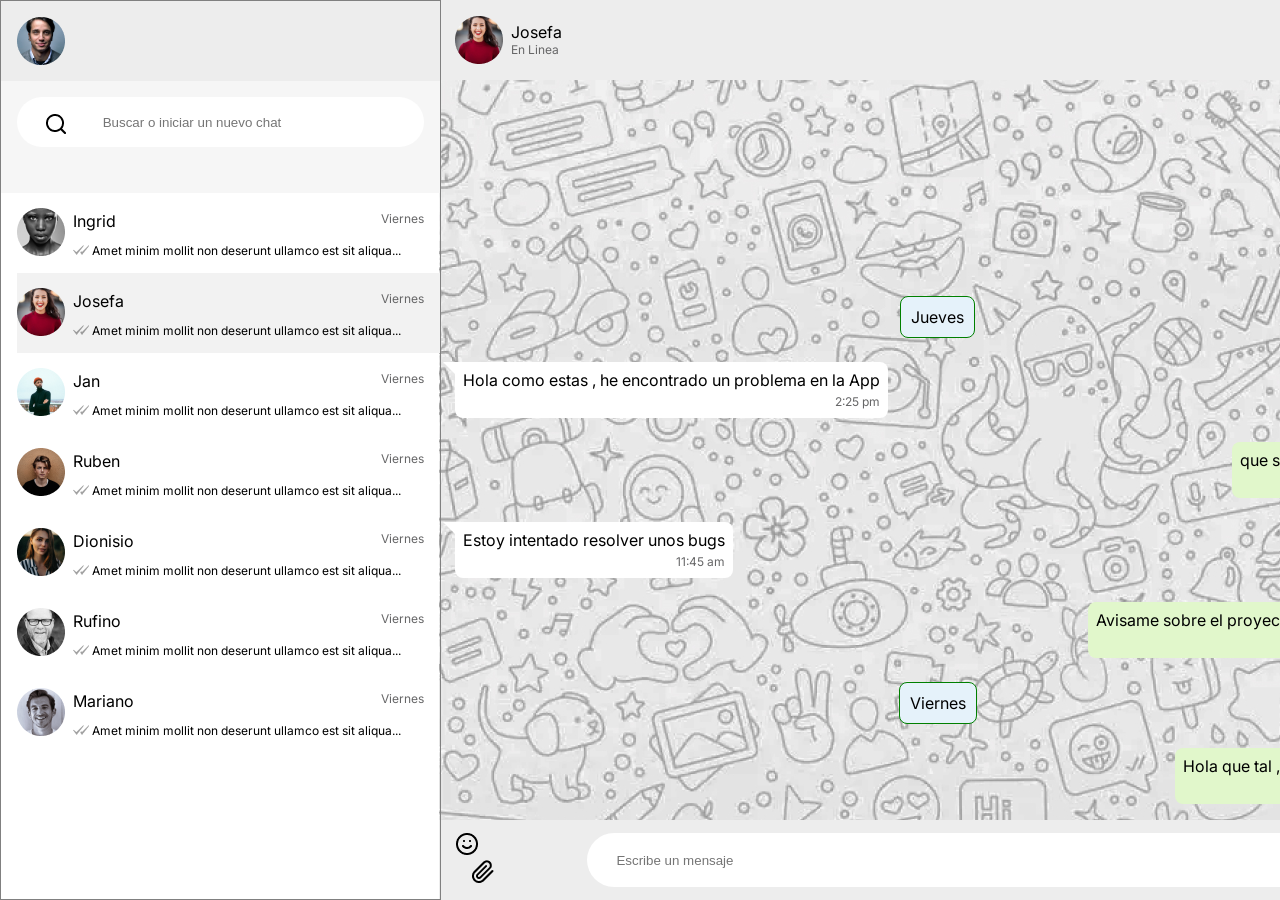
==== index.html @ a0802eb3 "MessageApp project sample" ====
<!DOCTYPE html>
<html lang="en">

<head>
    <meta charset="UTF-8">
    <meta http-equiv="X-UA-Compatible" content="IE=edge">
    <meta name="viewport" content="width=device-width, initial-scale=1.0">
    <title>MensajesApp</title>
    <link rel="stylesheet" href="./css/index.css">
    <link rel="preconnect" href="https://fonts.googleapis.com">
    <link rel="preconnect" href="https://fonts.gstatic.com" crossorigin>
    <link href="https://fonts.googleapis.com/css2?family=Inter:wght@400;700&display=swap" rel="stylesheet">
</head>

<body>
    <div class="grid">
        
    <div class="chat">
        <header class="header">
            <div class="header-primary">
                <div class="user">
                    <img src="./images/josefa.png" width="48" height="48" alt="">
                    <p>
                        <span class="user-name">Josefa</span>
                        <span class="user-status">En Linea</span>
                    </p>
                </div>
            </div>
            <!-- <div class="user">
                <img src="./images/josefa.png" width="48" height="48" alt="">
                <p>
                    <span class="user-name">Josefa</span>
                    <span class="user-status">En Linea</span>
                </p>
            </div> -->
        
            <div class="header-secondary">
                <button class="button">
                    <i><img src="./icons/search.png"></i>
                </button>
            </div>
        </header>
        <div class="message-list">
            <div class="message is-sender">
                <div class="message-body">
                    <p class="message-text">Hola que tal , alguna novedad?</p>
                </div>
                <div class="message-details">
                    <span class="message-date">07:15 am</span>
                    <span class="message-status is-doubleCheck"></span>
                </div>
            </div>
            <div class="date">Viernes</div>
            <div class="message is-sender">
                <div class="message-body">
                    <p class="message-text">Avisame sobre el proyecto apenas puedas</p>
                </div>
                <div class="message-details">
                    <span class="message-date">09:08 pm</span>
                    <span class="message-status is-doubleCheck"></span>
                </div>
            </div>
            <div class="message is-receiver">
                <div class="message-body">
                    <p class="message-text">Estoy intentado resolver unos bugs</p>
                </div>
                <div class="message-details">
                    <span class="message-date">11:45 am</span>
                </div>
            </div>
            <div class="message is-sender">
                <div class="message-body">
                    <p class="message-text">que sucedio, cuentame</p>
                </div>
                <div class="message-details">
                    <span class="message-date">3:20 pm</span>
                    <span class="message-status is-doubleCheck"></span>
                </div>
            </div>
            <div class="message is-receiver">
                <div class="message-body">
                    <p class="message-text">Hola como estas , he encontrado un problema en la App</p>
                </div>
                <div class="message-details">
                    <span class="message-date">2:25 pm</span>
                </div>
            </div>
            <div class="date">Jueves</div>

        </div>
        <div class="action-list">
             <div class="button">
                <i><img src="./icons/smile.png"> </i>
                <i><img id="clip" src="./icons/paperclip.png"></i>
             </div>          
             <input type="text" id="chat" name="chat" placeholder=" Escribe un mensaje"> 
        <div class="button">
            <i><img src="./icons/mic.png"></i>
        </div>
    </div>
</div>

<div class="sidebar-chat">
    <div class="sidebar-header">
        <img src="./images/Ellipse 1.png" alt="">
    </div>
    <div class="sidebar-search">
        <div class="button">
            <i><img src="./icons/search.png"></i>
        </div>
        <input type="text" id="chat" name="search" placeholder=" Buscar o iniciar un nuevo chat"> 
    </div>
    <div class="sidebar-friends">
        <div class="friends-chat">
            <img src="./images/ingrid.png" width="48" height="48" alt="">
            <div class="friends-content">
                <p class="first-row">
                    <span class="user-name">Ingrid</span>
                    <span class="message-day">Viernes</span>
                </p>
                <p class="second-row">
                    <img src="./images/palomitagris.png" alt="">
                    <span class="unseen-message">Amet minim mollit non deserunt ullamco est sit aliqua...</span>
                </p>
            </div>
        </div>
    </div>
    <div class="sidebar-friends is-active">
        <div class="friends-chat">
            <img src="./images/josefa.png" width="48" height="48" alt="">
            <div class="friends-content">
                <p class="first-row">
                    <span class="user-name">Josefa</span>
                    <span class="message-day">Viernes</span>
                </p>
                <p class="second-row">
                    <img src="./images/palomitagris.png" alt="">
                    <span class="unseen-message">Amet minim mollit non deserunt ullamco est sit aliqua...</span>
                </p>
            </div>
        </div>
    </div>
    <div class="sidebar-friends">
        <div class="friends-chat">
            <img src="./images/jan.png" width="48" height="48" alt="">
            <div class="friends-content">
                <p class="first-row">
                    <span class="user-name">Jan</span>
                    <span class="message-day">Viernes</span>
                </p>
                <p class="second-row">
                    <img src="./images/palomitagris.png" alt="">
                    <span class="unseen-message">Amet minim mollit non deserunt ullamco est sit aliqua...</span>
                </p>
            </div>
        </div>
    </div>
    <div class="sidebar-friends">
        <div class="friends-chat">
            <img src="./images/ruben.png" width="48" height="48" alt="">
            <div class="friends-content">
                <p class="first-row">
                    <span class="user-name">Ruben</span>
                    <span class="message-day">Viernes</span>
                </p>
                <p class="second-row">
                    <img src="./images/palomitagris.png" alt="">
                    <span class="unseen-message">Amet minim mollit non deserunt ullamco est sit aliqua...</span>
                </p>
            </div>
        </div>
    </div>
    <div class="sidebar-friends">
        <div class="friends-chat">
            <img src="./images/dionisio.png" width="48" height="48" alt="">
            <div class="friends-content">
                <p class="first-row">
                    <span class="user-name">Dionisio</span>
                    <span class="message-day">Viernes</span>
                </p>
                <p class="second-row">
                    <img src="./images/palomitagris.png" alt="">
                    <span class="unseen-message">Amet minim mollit non deserunt ullamco est sit aliqua...</span>
                </p>
            </div>
        </div>
    </div>
    <div class="sidebar-friends">
        <div class="friends-chat">
            <img src="./images/rufino.png" width="48" height="48" alt="">
            <div class="friends-content">
                <p class="first-row">
                    <span class="user-name">Rufino</span>
                    <span class="message-day">Viernes</span>
                </p>
                <p class="second-row">
                    <img src="./images/palomitagris.png" alt="">
                    <span class="unseen-message">Amet minim mollit non deserunt ullamco est sit aliqua...</span>
                </p>
            </div>
        </div>
    </div>
    <div class="sidebar-friends">
        <div class="friends-chat">
            <img src="./images/mariano.png" width="48" height="48" alt="">
            <div class="friends-content">
                <p class="first-row">
                    <span class="user-name">Mariano</span>
                    <span class="message-day">Viernes</span>
                </p>
                <p class="second-row">
                    <img src="./images/palomitagris.png" alt="">
                    <span class="unseen-message">Amet minim mollit non deserunt ullamco est sit aliqua...</span>
                </p>
            </div>
        </div>
    </div>
</div>
</div>
</body>

</html>
---- css/index.css ----
@import './user.css';
@import './header.css';
@import './chat.css';
@import './action-list.css';
@import './message-list.css';
@import './sidebar-chat.css';
@import './grid.css';


:root {
    --headerSize: 80px;
    --actionSize: 80px;
    font-size: 16px;

    --black: #000000;
    --grey: #666667;
    --grey-2: #f2f2f2;
    --grey-3: #f6f6f6;
    --grey-4: #ededed;
    --white: #ffffff;
    --green-1: #e1f7cb;
    --green-2: #56bca6;
    --red: #ff4a4a;
    --green-3: #429488;
    --blue: #5cb3f0;
    --body-16regular: 400 1rem/1.25rem Inter;
    --body-16bold: 700 1rem/1.25rem Inter;
    --body-14regular: 400 0.875rem/1.125rem Inter;
    --body-14regular_u: 500 0.875rem/1.25rem Inter;
    --caption-12bold: 700 0.75rem/1rem Inter;
    --caption-12regular: 400 0.75rem/1rem Inter;
    --caption-12regular_u: 400 0.75rem/1.25rem Inter;

}

body {
    font-size: 1rem;
    margin: 0;
    font-family: 'Inter', sans-serif;
}
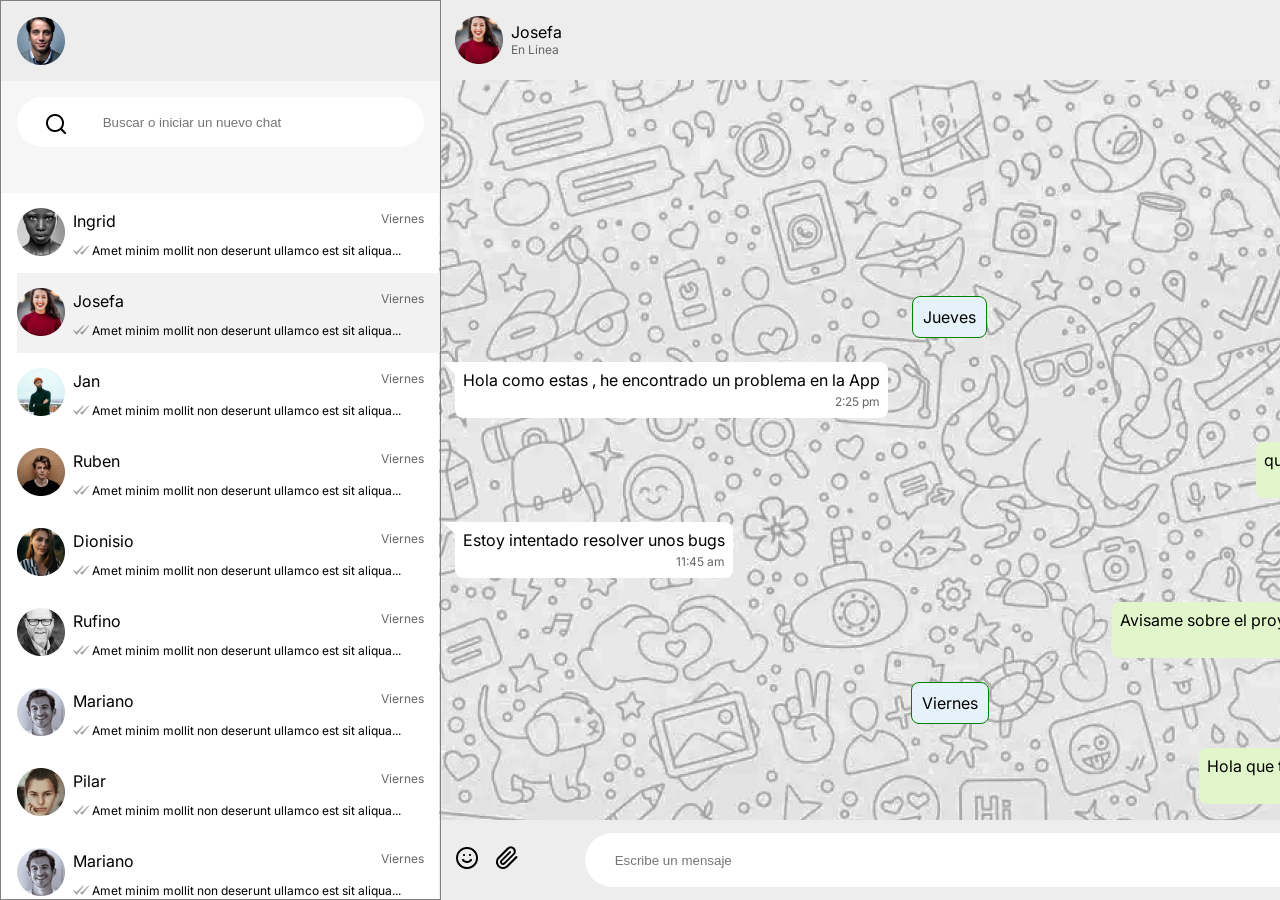
==== commit 8682bed8: "Agregado mas Chats" ====
--- a/index.html
+++ b/index.html
@@ -215,6 +215,51 @@
             </div>
         </div>
     </div>
+    <div class="sidebar-friends">
+        <div class="friends-chat">
+            <img src="./images/pilar.png" width="48" height="48" alt="">
+            <div class="friends-content">
+                <p class="first-row">
+                    <span class="user-name">Pilar</span>
+                    <span class="message-day">Viernes</span>
+                </p>
+                <p class="second-row">
+                    <img src="./images/palomitagris.png" alt="">
+                    <span class="unseen-message">Amet minim mollit non deserunt ullamco est sit aliqua...</span>
+                </p>
+            </div>
+        </div>
+    </div>
+    <div class="sidebar-friends">
+        <div class="friends-chat">
+            <img src="./images/mariano.png" width="48" height="48" alt="">
+            <div class="friends-content">
+                <p class="first-row">
+                    <span class="user-name">Mariano</span>
+                    <span class="message-day">Viernes</span>
+                </p>
+                <p class="second-row">
+                    <img src="./images/palomitagris.png" alt="">
+                    <span class="unseen-message">Amet minim mollit non deserunt ullamco est sit aliqua...</span>
+                </p>
+            </div>
+        </div>
+    </div>
+    <div class="sidebar-friends">
+        <div class="friends-chat">
+            <img src="./images/mariano.png" width="48" height="48" alt="">
+            <div class="friends-content">
+                <p class="first-row">
+                    <span class="user-name">Mariano</span>
+                    <span class="message-day">Viernes</span>
+                </p>
+                <p class="second-row">
+                    <img src="./images/palomitagris.png" alt="">
+                    <span class="unseen-message">Amet minim mollit non deserunt ullamco est sit aliqua...</span>
+                </p>
+            </div>
+        </div>
+    </div>
 </div>
 </div>
 </body>
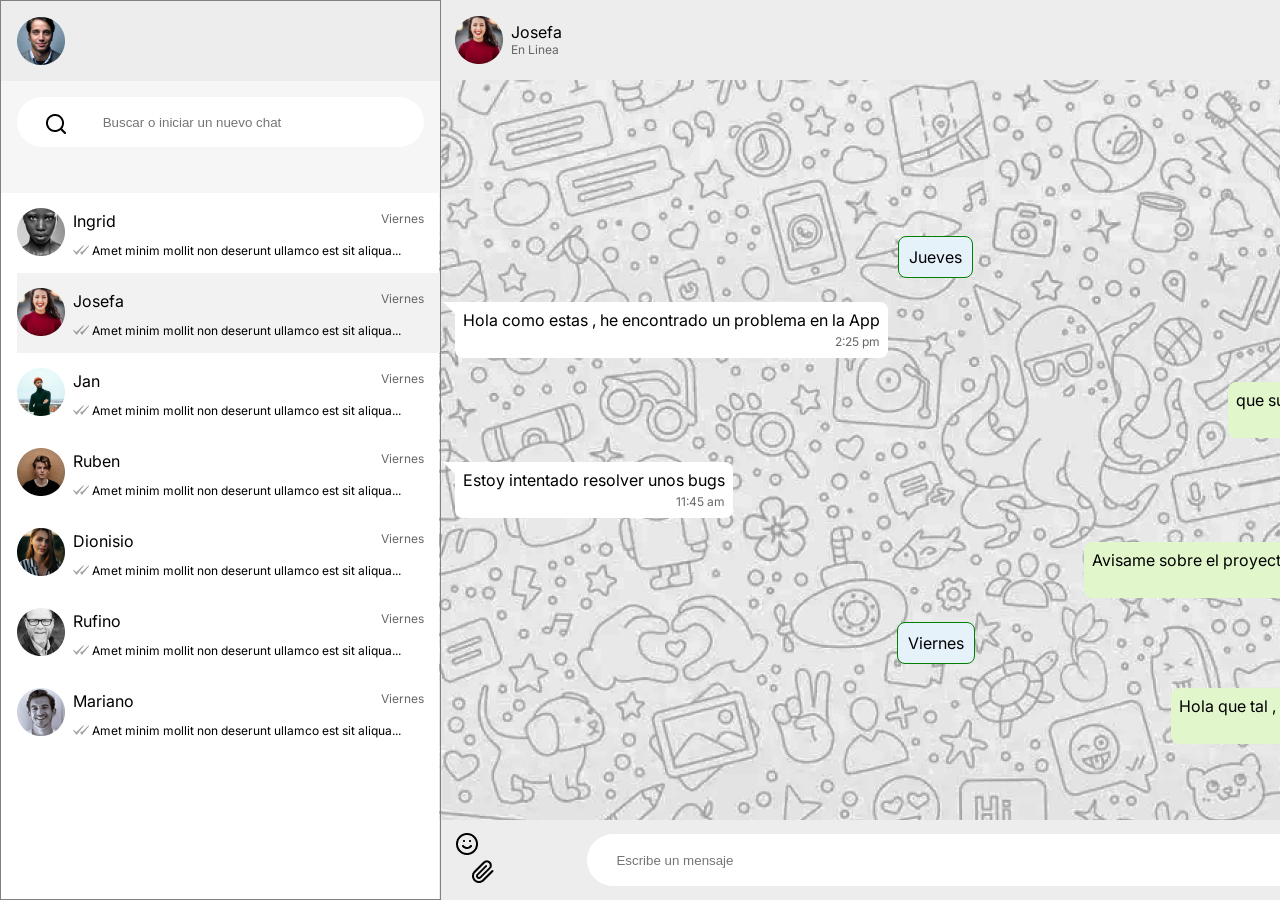
==== commit 45d0a315: "js added" ====
--- a/index.html
+++ b/index.html
@@ -1,267 +1,227 @@
-<!DOCTYPE html>
-<html lang="en">
-
-<head>
-    <meta charset="UTF-8">
-    <meta http-equiv="X-UA-Compatible" content="IE=edge">
-    <meta name="viewport" content="width=device-width, initial-scale=1.0">
-    <title>MensajesApp</title>
-    <link rel="stylesheet" href="./css/index.css">
-    <link rel="preconnect" href="https://fonts.googleapis.com">
-    <link rel="preconnect" href="https://fonts.gstatic.com" crossorigin>
-    <link href="https://fonts.googleapis.com/css2?family=Inter:wght@400;700&display=swap" rel="stylesheet">
-</head>
-
-<body>
-    <div class="grid">
-        
-    <div class="chat">
-        <header class="header">
-            <div class="header-primary">
-                <div class="user">
-                    <img src="./images/josefa.png" width="48" height="48" alt="">
-                    <p>
-                        <span class="user-name">Josefa</span>
-                        <span class="user-status">En Linea</span>
-                    </p>
-                </div>
-            </div>
-            <!-- <div class="user">
-                <img src="./images/josefa.png" width="48" height="48" alt="">
-                <p>
-                    <span class="user-name">Josefa</span>
-                    <span class="user-status">En Linea</span>
-                </p>
-            </div> -->
-        
-            <div class="header-secondary">
-                <button class="button">
-                    <i><img src="./icons/search.png"></i>
-                </button>
-            </div>
-        </header>
-        <div class="message-list">
-            <div class="message is-sender">
-                <div class="message-body">
-                    <p class="message-text">Hola que tal , alguna novedad?</p>
-                </div>
-                <div class="message-details">
-                    <span class="message-date">07:15 am</span>
-                    <span class="message-status is-doubleCheck"></span>
-                </div>
-            </div>
-            <div class="date">Viernes</div>
-            <div class="message is-sender">
-                <div class="message-body">
-                    <p class="message-text">Avisame sobre el proyecto apenas puedas</p>
-                </div>
-                <div class="message-details">
-                    <span class="message-date">09:08 pm</span>
-                    <span class="message-status is-doubleCheck"></span>
-                </div>
-            </div>
-            <div class="message is-receiver">
-                <div class="message-body">
-                    <p class="message-text">Estoy intentado resolver unos bugs</p>
-                </div>
-                <div class="message-details">
-                    <span class="message-date">11:45 am</span>
-                </div>
-            </div>
-            <div class="message is-sender">
-                <div class="message-body">
-                    <p class="message-text">que sucedio, cuentame</p>
-                </div>
-                <div class="message-details">
-                    <span class="message-date">3:20 pm</span>
-                    <span class="message-status is-doubleCheck"></span>
-                </div>
-            </div>
-            <div class="message is-receiver">
-                <div class="message-body">
-                    <p class="message-text">Hola como estas , he encontrado un problema en la App</p>
-                </div>
-                <div class="message-details">
-                    <span class="message-date">2:25 pm</span>
-                </div>
-            </div>
-            <div class="date">Jueves</div>
-
-        </div>
-        <div class="action-list">
-             <div class="button">
-                <i><img src="./icons/smile.png"> </i>
-                <i><img id="clip" src="./icons/paperclip.png"></i>
-             </div>          
-             <input type="text" id="chat" name="chat" placeholder=" Escribe un mensaje"> 
-        <div class="button">
-            <i><img src="./icons/mic.png"></i>
-        </div>
-    </div>
-</div>
-
-<div class="sidebar-chat">
-    <div class="sidebar-header">
-        <img src="./images/Ellipse 1.png" alt="">
-    </div>
-    <div class="sidebar-search">
-        <div class="button">
-            <i><img src="./icons/search.png"></i>
-        </div>
-        <input type="text" id="chat" name="search" placeholder=" Buscar o iniciar un nuevo chat"> 
-    </div>
-    <div class="sidebar-friends">
-        <div class="friends-chat">
-            <img src="./images/ingrid.png" width="48" height="48" alt="">
-            <div class="friends-content">
-                <p class="first-row">
-                    <span class="user-name">Ingrid</span>
-                    <span class="message-day">Viernes</span>
-                </p>
-                <p class="second-row">
-                    <img src="./images/palomitagris.png" alt="">
-                    <span class="unseen-message">Amet minim mollit non deserunt ullamco est sit aliqua...</span>
-                </p>
-            </div>
-        </div>
-    </div>
-    <div class="sidebar-friends is-active">
-        <div class="friends-chat">
-            <img src="./images/josefa.png" width="48" height="48" alt="">
-            <div class="friends-content">
-                <p class="first-row">
-                    <span class="user-name">Josefa</span>
-                    <span class="message-day">Viernes</span>
-                </p>
-                <p class="second-row">
-                    <img src="./images/palomitagris.png" alt="">
-                    <span class="unseen-message">Amet minim mollit non deserunt ullamco est sit aliqua...</span>
-                </p>
-            </div>
-        </div>
-    </div>
-    <div class="sidebar-friends">
-        <div class="friends-chat">
-            <img src="./images/jan.png" width="48" height="48" alt="">
-            <div class="friends-content">
-                <p class="first-row">
-                    <span class="user-name">Jan</span>
-                    <span class="message-day">Viernes</span>
-                </p>
-                <p class="second-row">
-                    <img src="./images/palomitagris.png" alt="">
-                    <span class="unseen-message">Amet minim mollit non deserunt ullamco est sit aliqua...</span>
-                </p>
-            </div>
-        </div>
-    </div>
-    <div class="sidebar-friends">
-        <div class="friends-chat">
-            <img src="./images/ruben.png" width="48" height="48" alt="">
-            <div class="friends-content">
-                <p class="first-row">
-                    <span class="user-name">Ruben</span>
-                    <span class="message-day">Viernes</span>
-                </p>
-                <p class="second-row">
-                    <img src="./images/palomitagris.png" alt="">
-                    <span class="unseen-message">Amet minim mollit non deserunt ullamco est sit aliqua...</span>
-                </p>
-            </div>
-        </div>
-    </div>
-    <div class="sidebar-friends">
-        <div class="friends-chat">
-            <img src="./images/dionisio.png" width="48" height="48" alt="">
-            <div class="friends-content">
-                <p class="first-row">
-                    <span class="user-name">Dionisio</span>
-                    <span class="message-day">Viernes</span>
-                </p>
-                <p class="second-row">
-                    <img src="./images/palomitagris.png" alt="">
-                    <span class="unseen-message">Amet minim mollit non deserunt ullamco est sit aliqua...</span>
-                </p>
-            </div>
-        </div>
-    </div>
-    <div class="sidebar-friends">
-        <div class="friends-chat">
-            <img src="./images/rufino.png" width="48" height="48" alt="">
-            <div class="friends-content">
-                <p class="first-row">
-                    <span class="user-name">Rufino</span>
-                    <span class="message-day">Viernes</span>
-                </p>
-                <p class="second-row">
-                    <img src="./images/palomitagris.png" alt="">
-                    <span class="unseen-message">Amet minim mollit non deserunt ullamco est sit aliqua...</span>
-                </p>
-            </div>
-        </div>
-    </div>
-    <div class="sidebar-friends">
-        <div class="friends-chat">
-            <img src="./images/mariano.png" width="48" height="48" alt="">
-            <div class="friends-content">
-                <p class="first-row">
-                    <span class="user-name">Mariano</span>
-                    <span class="message-day">Viernes</span>
-                </p>
-                <p class="second-row">
-                    <img src="./images/palomitagris.png" alt="">
-                    <span class="unseen-message">Amet minim mollit non deserunt ullamco est sit aliqua...</span>
-                </p>
-            </div>
-        </div>
-    </div>
-    <div class="sidebar-friends">
-        <div class="friends-chat">
-            <img src="./images/pilar.png" width="48" height="48" alt="">
-            <div class="friends-content">
-                <p class="first-row">
-                    <span class="user-name">Pilar</span>
-                    <span class="message-day">Viernes</span>
-                </p>
-                <p class="second-row">
-                    <img src="./images/palomitagris.png" alt="">
-                    <span class="unseen-message">Amet minim mollit non deserunt ullamco est sit aliqua...</span>
-                </p>
-            </div>
-        </div>
-    </div>
-    <div class="sidebar-friends">
-        <div class="friends-chat">
-            <img src="./images/mariano.png" width="48" height="48" alt="">
-            <div class="friends-content">
-                <p class="first-row">
-                    <span class="user-name">Mariano</span>
-                    <span class="message-day">Viernes</span>
-                </p>
-                <p class="second-row">
-                    <img src="./images/palomitagris.png" alt="">
-                    <span class="unseen-message">Amet minim mollit non deserunt ullamco est sit aliqua...</span>
-                </p>
-            </div>
-        </div>
-    </div>
-    <div class="sidebar-friends">
-        <div class="friends-chat">
-            <img src="./images/mariano.png" width="48" height="48" alt="">
-            <div class="friends-content">
-                <p class="first-row">
-                    <span class="user-name">Mariano</span>
-                    <span class="message-day">Viernes</span>
-                </p>
-                <p class="second-row">
-                    <img src="./images/palomitagris.png" alt="">
-                    <span class="unseen-message">Amet minim mollit non deserunt ullamco est sit aliqua...</span>
-                </p>
-            </div>
-        </div>
-    </div>
-</div>
-</div>
-</body>
-
+<!DOCTYPE html>
+<html lang="en">
+
+<head>
+    <meta charset="UTF-8">
+    <meta http-equiv="X-UA-Compatible" content="IE=edge">
+    <meta name="viewport" content="width=device-width, initial-scale=1.0">
+    <title>MensajesApp</title>
+    <link rel="stylesheet" href="./css/index.css">
+    <link rel="preconnect" href="https://fonts.googleapis.com">
+    <link rel="preconnect" href="https://fonts.gstatic.com" crossorigin>
+    <link href="https://fonts.googleapis.com/css2?family=Inter:wght@400;700&display=swap" rel="stylesheet">
+</head>
+
+<body>
+    <div class="grid">
+        
+    <div class="chat">
+        <header class="header">
+            <div class="header-primary">
+                <div class="user">
+                    <img src="./images/josefa.png" width="48" height="48" alt="">
+                    <p>
+                        <span class="user-name">Josefa</span>
+                        <span class="user-status">En Linea</span>
+                    </p>
+                </div>
+            </div>
+            <div class="header-secondary">
+                <button class="button">
+                    <i><img src="./icons/search.png"></i>
+                </button>
+            </div>
+        </header>
+        <div class="message-list">
+            <div class="message is-sender">
+                <div class="message-body">
+                    <p class="message-text nuevo-mensaje"></p>
+                </div>
+                <div class="message-details">
+                    <span class="message-date hora-mensaje"></span>
+                    <span class="message-status is-doubleCheck"></span>
+                </div>
+            </div>
+
+            <div class="message is-sender">
+                <div class="message-body">
+                    <p class="message-text">Hola que tal , alguna novedad?</p>
+                </div>
+                <div class="message-details">
+                    <span class="message-date">07:15 am</span>
+                    <span class="message-status is-doubleCheck"></span>
+                </div>
+            </div>
+            <div class="date">Viernes</div>
+            <div class="message is-sender">
+                <div class="message-body">
+                    <p class="message-text">Avisame sobre el proyecto apenas puedas</p>
+                </div>
+                <div class="message-details">
+                    <span class="message-date">09:08 pm</span>
+                    <span class="message-status is-doubleCheck"></span>
+                </div>
+            </div>
+            <div class="message is-receiver">
+                <div class="message-body">
+                    <p class="message-text">Estoy intentado resolver unos bugs</p>
+                </div>
+                <div class="message-details">
+                    <span class="message-date">11:45 am</span>
+                </div>
+            </div>
+            <div class="message is-sender">
+                <div class="message-body">
+                    <p class="message-text">que sucedio, cuentame</p>
+                </div>
+                <div class="message-details">
+                    <span class="message-date">3:20 pm</span>
+                    <span class="message-status is-doubleCheck"></span>
+                </div>
+            </div>
+            <div class="message is-receiver">
+                <div class="message-body">
+                    <p class="message-text">Hola como estas , he encontrado un problema en la App</p>
+                </div>
+                <div class="message-details">
+                    <span class="message-date">2:25 pm</span>
+                </div>
+            </div>
+            <div class="date">Jueves</div>
+
+        </div>
+        <div class="action-list">
+             <div class="button">
+                <i><img src="./icons/smile.png"> </i>
+                <i><img id="clip" src="./icons/paperclip.png"></i>
+             </div>          
+             <input type="text" class="chat" id="chat-input" name="chat" placeholder=" Escribe un mensaje"> 
+        <div class="button">
+            <i><img src="./icons/mic.png"></i>
+        </div>
+    </div>
+</div>
+
+<div class="sidebar-chat">
+    <div class="sidebar-header">
+        <img src="./images/Ellipse 1.png" alt="">
+    </div>
+    <div class="sidebar-search">
+        <div class="button">
+            <i><img src="./icons/search.png"></i>
+        </div>
+        <input type="text" id="chat" name="search" placeholder=" Buscar o iniciar un nuevo chat"> 
+    </div>
+    <div class="sidebar-friends">
+        <div class="friends-chat">
+            <img src="./images/ingrid.png" width="48" height="48" alt="">
+            <div class="friends-content">
+                <p class="first-row">
+                    <span class="user-name">Ingrid</span>
+                    <span class="message-day">Viernes</span>
+                </p>
+                <p class="second-row">
+                    <img src="./images/palomitagris.png" alt="">
+                    <span class="unseen-message">Amet minim mollit non deserunt ullamco est sit aliqua...</span>
+                </p>
+            </div>
+        </div>
+    </div>
+    <div class="sidebar-friends is-active">
+        <div class="friends-chat">
+            <img src="./images/josefa.png" width="48" height="48" alt="">
+            <div class="friends-content">
+                <p class="first-row">
+                    <span class="user-name">Josefa</span>
+                    <span class="message-day">Viernes</span>
+                </p>
+                <p class="second-row">
+                    <img src="./images/palomitagris.png" alt="">
+                    <span class="unseen-message">Amet minim mollit non deserunt ullamco est sit aliqua...</span>
+                </p>
+            </div>
+        </div>
+    </div>
+    <div class="sidebar-friends">
+        <div class="friends-chat">
+            <img src="./images/jan.png" width="48" height="48" alt="">
+            <div class="friends-content">
+                <p class="first-row">
+                    <span class="user-name">Jan</span>
+                    <span class="message-day">Viernes</span>
+                </p>
+                <p class="second-row">
+                    <img src="./images/palomitagris.png" alt="">
+                    <span class="unseen-message">Amet minim mollit non deserunt ullamco est sit aliqua...</span>
+                </p>
+            </div>
+        </div>
+    </div>
+    <div class="sidebar-friends">
+        <div class="friends-chat">
+            <img src="./images/ruben.png" width="48" height="48" alt="">
+            <div class="friends-content">
+                <p class="first-row">
+                    <span class="user-name">Ruben</span>
+                    <span class="message-day">Viernes</span>
+                </p>
+                <p class="second-row">
+                    <img src="./images/palomitagris.png" alt="">
+                    <span class="unseen-message">Amet minim mollit non deserunt ullamco est sit aliqua...</span>
+                </p>
+            </div>
+        </div>
+    </div>
+    <div class="sidebar-friends">
+        <div class="friends-chat">
+            <img src="./images/dionisio.png" width="48" height="48" alt="">
+            <div class="friends-content">
+                <p class="first-row">
+                    <span class="user-name">Dionisio</span>
+                    <span class="message-day">Viernes</span>
+                </p>
+                <p class="second-row">
+                    <img src="./images/palomitagris.png" alt="">
+                    <span class="unseen-message">Amet minim mollit non deserunt ullamco est sit aliqua...</span>
+                </p>
+            </div>
+        </div>
+    </div>
+    <div class="sidebar-friends">
+        <div class="friends-chat">
+            <img src="./images/rufino.png" width="48" height="48" alt="">
+            <div class="friends-content">
+                <p class="first-row">
+                    <span class="user-name">Rufino</span>
+                    <span class="message-day">Viernes</span>
+                </p>
+                <p class="second-row">
+                    <img src="./images/palomitagris.png" alt="">
+                    <span class="unseen-message">Amet minim mollit non deserunt ullamco est sit aliqua...</span>
+                </p>
+            </div>
+        </div>
+    </div>
+    <div class="sidebar-friends">
+        <div class="friends-chat">
+            <img src="./images/mariano.png" width="48" height="48" alt="">
+            <div class="friends-content">
+                <p class="first-row">
+                    <span class="user-name">Mariano</span>
+                    <span class="message-day">Viernes</span>
+                </p>
+                <p class="second-row">
+                    <img src="./images/palomitagris.png" alt="">
+                    <span class="unseen-message">Amet minim mollit non deserunt ullamco est sit aliqua...</span>
+                </p>
+            </div>
+        </div>
+    </div>
+</div>
+</div>
+
+<script src="./js/index.js"></script>
+
+</body>
+
 </html>
--- a/css/index.css
+++ b/css/index.css
@@ -1,40 +1,40 @@
-@import './user.css';
-@import './header.css';
-@import './chat.css';
-@import './action-list.css';
-@import './message-list.css';
-@import './sidebar-chat.css';
-@import './grid.css';
-
-
-:root {
-    --headerSize: 80px;
-    --actionSize: 80px;
-    font-size: 16px;
-
-    --black: #000000;
-    --grey: #666667;
-    --grey-2: #f2f2f2;
-    --grey-3: #f6f6f6;
-    --grey-4: #ededed;
-    --white: #ffffff;
-    --green-1: #e1f7cb;
-    --green-2: #56bca6;
-    --red: #ff4a4a;
-    --green-3: #429488;
-    --blue: #5cb3f0;
-    --body-16regular: 400 1rem/1.25rem Inter;
-    --body-16bold: 700 1rem/1.25rem Inter;
-    --body-14regular: 400 0.875rem/1.125rem Inter;
-    --body-14regular_u: 500 0.875rem/1.25rem Inter;
-    --caption-12bold: 700 0.75rem/1rem Inter;
-    --caption-12regular: 400 0.75rem/1rem Inter;
-    --caption-12regular_u: 400 0.75rem/1.25rem Inter;
-
-}
-
-body {
-    font-size: 1rem;
-    margin: 0;
-    font-family: 'Inter', sans-serif;
+@import './user.css';
+@import './header.css';
+@import './chat.css';
+@import './action-list.css';
+@import './message-list.css';
+@import './sidebar-chat.css';
+@import './grid.css';
+
+
+:root {
+    --headerSize: 80px;
+    --actionSize: 80px;
+    font-size: 16px;
+
+    --black: #000000;
+    --grey: #666667;
+    --grey-2: #f2f2f2;
+    --grey-3: #f6f6f6;
+    --grey-4: #ededed;
+    --white: #ffffff;
+    --green-1: #e1f7cb;
+    --green-2: #56bca6;
+    --red: #ff4a4a;
+    --green-3: #429488;
+    --blue: #5cb3f0;
+    --body-16regular: 400 1rem/1.25rem Inter;
+    --body-16bold: 700 1rem/1.25rem Inter;
+    --body-14regular: 400 0.875rem/1.125rem Inter;
+    --body-14regular_u: 500 0.875rem/1.25rem Inter;
+    --caption-12bold: 700 0.75rem/1rem Inter;
+    --caption-12regular: 400 0.75rem/1rem Inter;
+    --caption-12regular_u: 400 0.75rem/1.25rem Inter;
+
+}
+
+body {
+    font-size: 1rem;
+    margin: 0;
+    font-family: 'Inter', sans-serif;
 }
